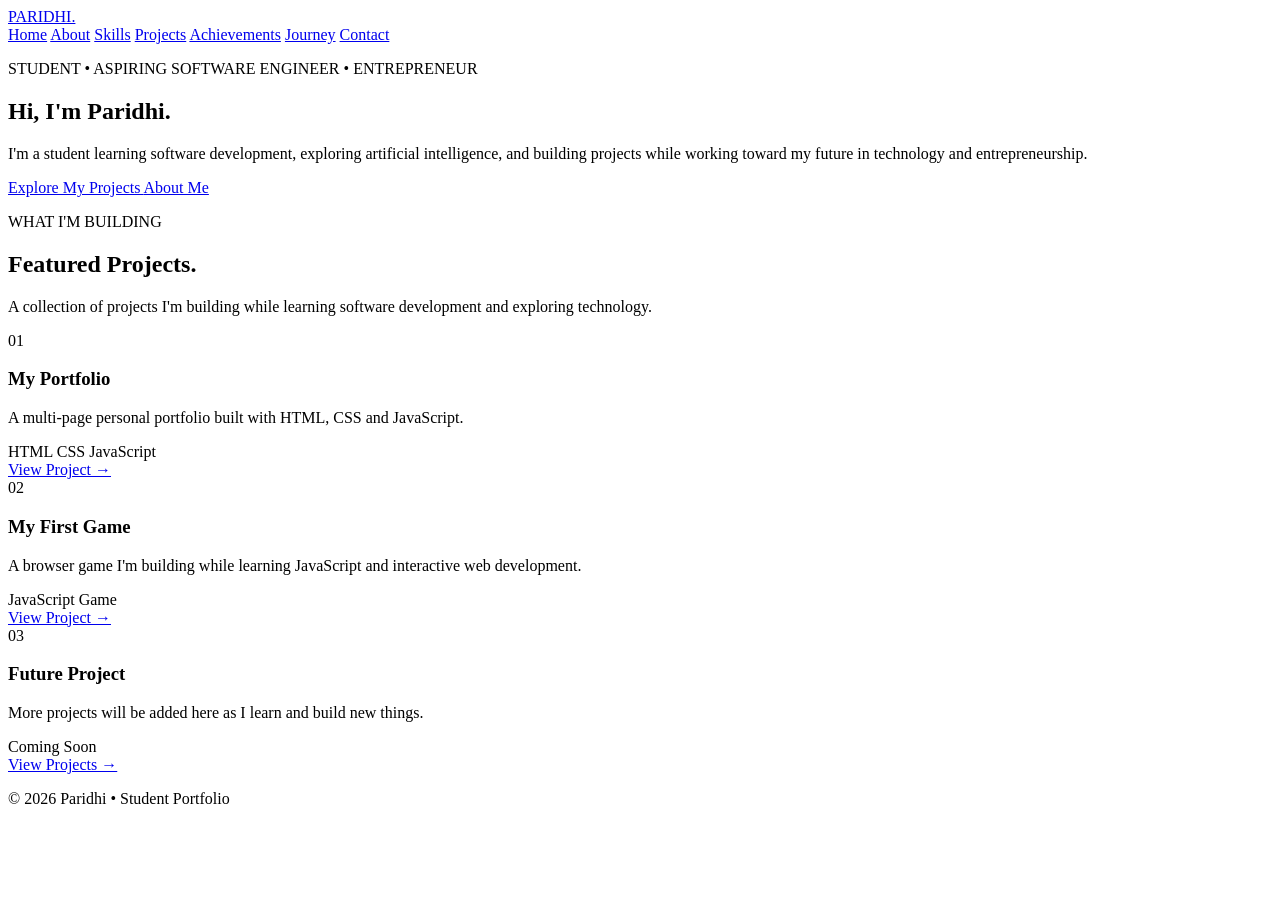
==== index.html @ 1aee1383 "Add files via upload" ====
<!DOCTYPE html>
<html lang="en">
<head>
    <meta charset="UTF-8">
    <meta name="viewport" content="width=device-width, initial-scale=1.0">

    <title>Paridhi | Student Portfolio</title>

    <link rel="stylesheet" href="css/style.css">
</head>

<body>

    <header>
        <nav>
            <a href="index.html" class="logo">PARIDHI.</a>

            <div class="nav-links">
                <a href="index.html">Home</a>
                <a href="about.html">About</a>
                <a href="skills.html">Skills</a>
                <a href="projects.html">Projects</a>
                <a href="achievements.html">Achievements</a>
                <a href="journey.html">Journey</a>
                <a href="contact.html">Contact</a>
            </div>
        </nav>
    </header>

    <main>

        <section class="hero">

            <p class="eyebrow">
                STUDENT • ASPIRING SOFTWARE ENGINEER • ENTREPRENEUR
            </p>

            <h1>
                Hi, I'm <span>Paridhi.</span>
            </h1>

            <p class="hero-text">
                I'm a student learning software development, exploring
                artificial intelligence, and building projects while
                working toward my future in technology and entrepreneurship.
            </p>

            <div class="hero-buttons">
                <a href="projects.html" class="button">
                    Explore My Projects
                </a>

                <a href="about.html" class="button secondary">
                    About Me
                </a>
            </div>

        </section>
<section class="featured-projects">

    <div class="section-heading">
        <p class="eyebrow">WHAT I'M BUILDING</p>
        <h2>Featured Projects<span>.</span></h2>
        <p>
            A collection of projects I'm building while learning
            software development and exploring technology.
        </p>
    </div>

    <div class="project-grid">

        <article class="project-card">
            <div class="project-number">01</div>
            <h3>My Portfolio</h3>
            <p>
                A multi-page personal portfolio built with
                HTML, CSS and JavaScript.
            </p>

            <div class="project-tags">
                <span>HTML</span>
                <span>CSS</span>
                <span>JavaScript</span>
            </div>

            <a href="projects.html">View Project →</a>
        </article>

        <article class="project-card">
            <div class="project-number">02</div>
            <h3>My First Game</h3>
            <p>
                A browser game I'm building while learning
                JavaScript and interactive web development.
            </p>

            <div class="project-tags">
                <span>JavaScript</span>
                <span>Game</span>
            </div>

            <a href="projects.html">View Project →</a>
        </article>

        <article class="project-card">
            <div class="project-number">03</div>
            <h3>Future Project</h3>
            <p>
                More projects will be added here as I learn
                and build new things.
            </p>

            <div class="project-tags">
                <span>Coming Soon</span>
            </div>

            <a href="projects.html">View Projects →</a>
        </article>

    </div>

</section>
    </main>

    <footer>
        <p>© 2026 Paridhi • Student Portfolio</p>
    </footer>

    <script src="js/script.js"></script>

</body>
</html>
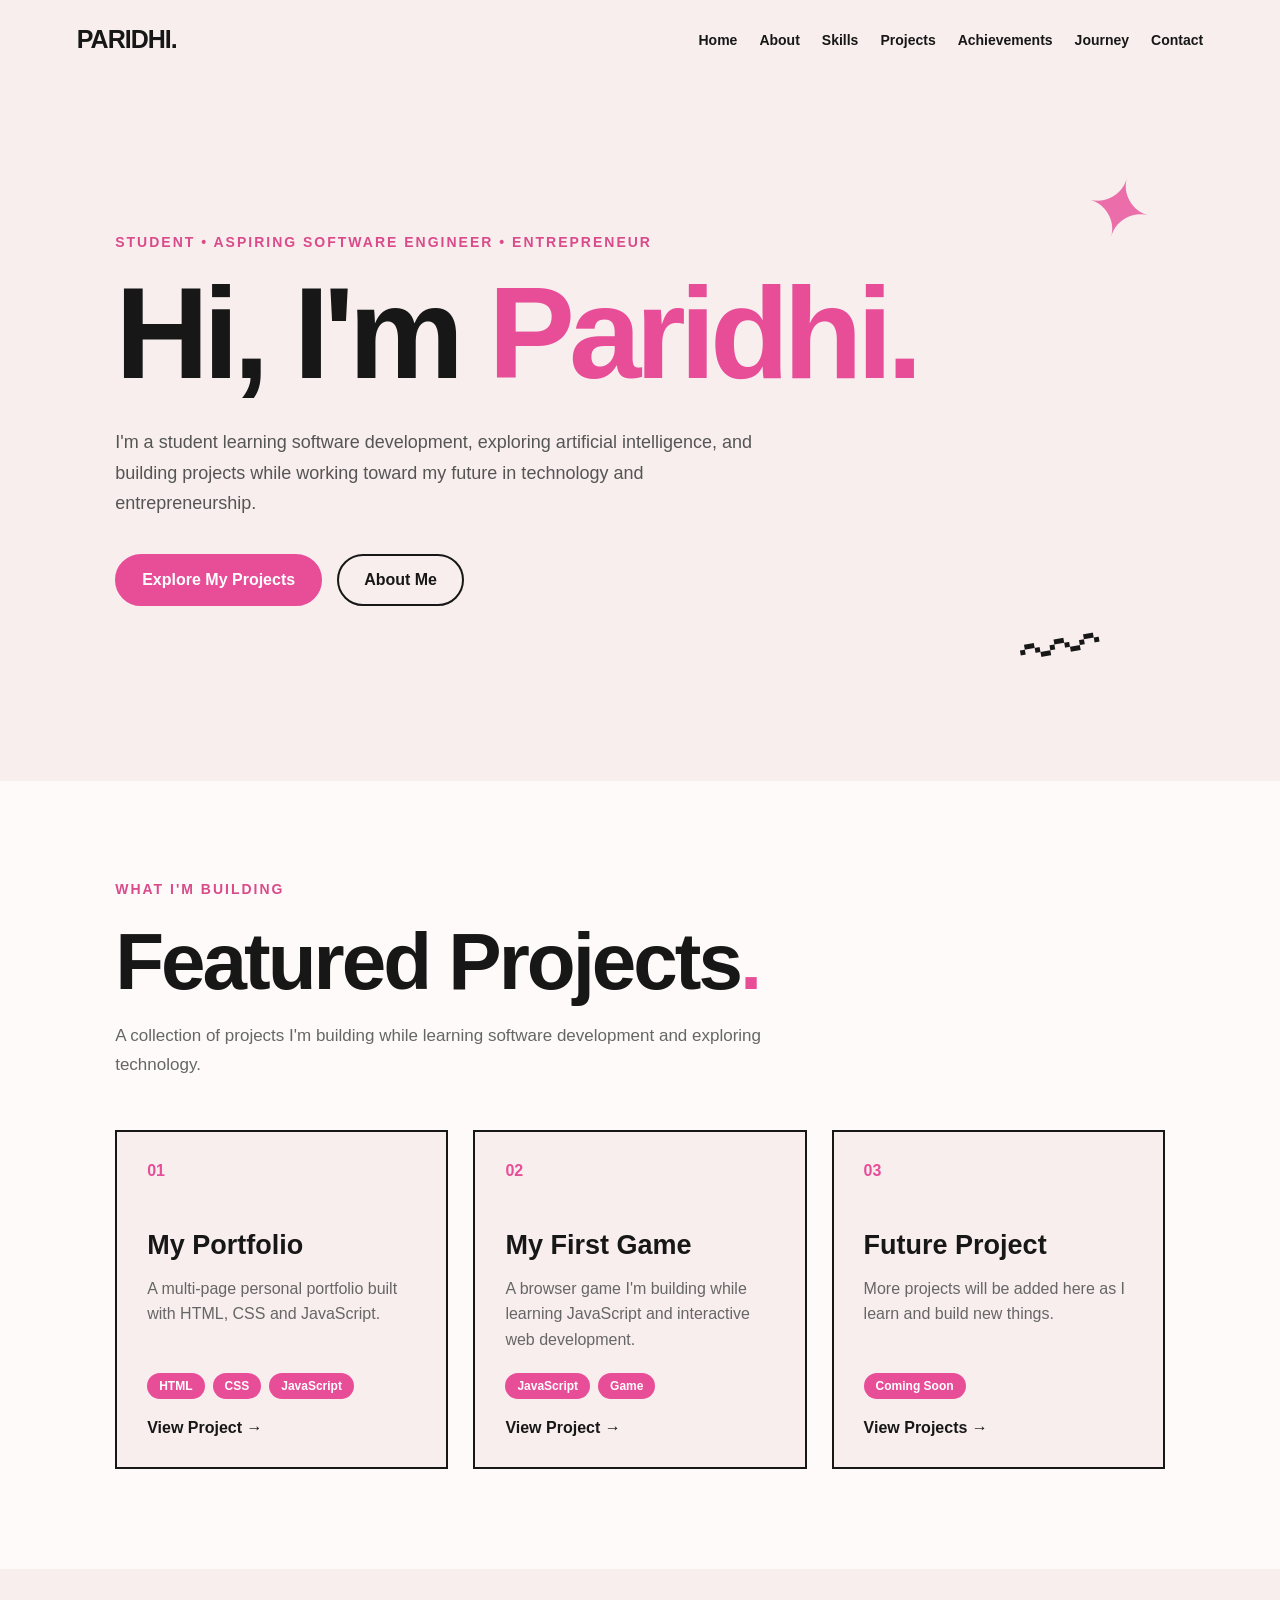
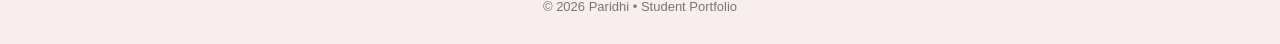
==== commit 3c5ac603: "Fix stylesheet link path in index.html" ====
--- a/index.html
+++ b/index.html
@@ -6,7 +6,7 @@
 
     <title>Paridhi | Student Portfolio</title>
 
-    <link rel="stylesheet" href="css/style.css">
+    <link rel="stylesheet" href="style.css">
 </head>
 
 <body>
--- a/style.css
+++ b/style.css
@@ -0,0 +1,672 @@
+* {
+    margin: 0;
+    padding: 0;
+    box-sizing: border-box;
+}
+
+html {
+    scroll-behavior: smooth;
+}
+
+body {
+    font-family: Arial, sans-serif;
+    background: #f8eeee;
+    color: #171717;
+    min-height: 100vh;
+    overflow-x: hidden;
+}
+
+/* ---------- NAVIGATION ---------- */
+
+header {
+    padding: 25px 6%;
+    position: relative;
+    z-index: 10;
+}
+
+nav {
+    display: flex;
+    justify-content: space-between;
+    align-items: center;
+    gap: 30px;
+}
+
+.logo {
+    color: #171717;
+    text-decoration: none;
+    font-size: 25px;
+    font-weight: 900;
+    letter-spacing: -1px;
+}
+
+.nav-links {
+    display: flex;
+    gap: 22px;
+    flex-wrap: wrap;
+    justify-content: flex-end;
+}
+
+.nav-links a {
+    color: #171717;
+    text-decoration: none;
+    font-size: 14px;
+    font-weight: 600;
+    transition: 0.25s ease;
+}
+
+.nav-links a:hover {
+    color: #e84d98;
+}
+
+/* ---------- HERO ---------- */
+
+.hero {
+    min-height: 78vh;
+    padding: 80px 9% 100px;
+    display: flex;
+    flex-direction: column;
+    justify-content: center;
+    position: relative;
+}
+
+/* Decorative shapes */
+
+.hero::before {
+    content: "✦";
+    position: absolute;
+    top: 12%;
+    right: 10%;
+    font-size: 80px;
+    color: #e84d98;
+    transform: rotate(15deg);
+    opacity: 0.8;
+}
+
+.hero::after {
+    content: "〰";
+    position: absolute;
+    bottom: 12%;
+    right: 14%;
+    font-size: 80px;
+    color: #171717;
+    transform: rotate(-10deg);
+}
+
+/* Small introduction */
+
+.eyebrow {
+    color: #d94c8d;
+    font-size: 13px;
+    font-weight: 800;
+    letter-spacing: 2px;
+    margin-bottom: 25px;
+}
+
+/* Main heading */
+
+.hero h1 {
+    max-width: 1000px;
+    font-size: clamp(60px, 11vw, 130px);
+    line-height: 0.9;
+    letter-spacing: -6px;
+    margin-bottom: 35px;
+}
+
+.hero h1 span {
+    color: #e84d98;
+}
+
+/* Description */
+
+.hero-text {
+    max-width: 650px;
+    font-size: 18px;
+    line-height: 1.7;
+    color: #555;
+    margin-bottom: 35px;
+}
+
+/* ---------- BUTTONS ---------- */
+
+.hero-buttons {
+    display: flex;
+    gap: 15px;
+    flex-wrap: wrap;
+}
+
+.button {
+    display: inline-block;
+    padding: 15px 25px;
+    border-radius: 50px;
+    background: #e84d98;
+    color: white;
+    text-decoration: none;
+    font-weight: 700;
+    border: 2px solid #e84d98;
+    transition: 0.3s ease;
+}
+
+.button:hover {
+    transform: translateY(-5px) rotate(-1deg);
+    box-shadow: 6px 6px 0 #171717;
+}
+
+.button.secondary {
+    background: transparent;
+    color: #171717;
+    border-color: #171717;
+}
+
+.button.secondary:hover {
+    background: #171717;
+    color: white;
+    box-shadow: 6px 6px 0 #e84d98;
+}
+
+/* ---------- FOOTER ---------- */
+
+footer {
+    text-align: center;
+    padding: 30px;
+    font-size: 13px;
+    color: #777;
+}
+
+/* ---------- MOBILE ---------- */
+
+@media (max-width: 800px) {
+
+    header {
+        padding: 20px 6%;
+    }
+
+    nav {
+        align-items: flex-start;
+        flex-direction: column;
+    }
+
+    .nav-links {
+        gap: 12px;
+    }
+
+    .nav-links a {
+        font-size: 12px;
+    }
+
+    .hero {
+        padding: 70px 7%;
+    }
+
+    .hero h1 {
+        font-size: clamp(55px, 16vw, 90px);
+        letter-spacing: -4px;
+    }
+
+    .hero-text {
+        font-size: 16px;
+    }
+
+    .hero::before {
+        top: 20%;
+        right: 5%;
+        font-size: 50px;
+    }
+
+    .hero::after {
+        display: none;
+    }
+}
+/* ---------- FEATURED PROJECTS ---------- */
+
+.featured-projects {
+    padding: 100px 9%;
+    background: #fffafa;
+}
+
+.section-heading {
+    max-width: 700px;
+    margin-bottom: 50px;
+}
+
+.section-heading h2 {
+    font-size: clamp(45px, 7vw, 80px);
+    line-height: 1;
+    letter-spacing: -3px;
+    margin: 10px 0 20px;
+}
+
+.section-heading h2 span {
+    color: #e84d98;
+}
+
+.section-heading > p:last-child {
+    color: #666;
+    line-height: 1.7;
+    font-size: 17px;
+}
+
+.project-grid {
+    display: grid;
+    grid-template-columns: repeat(3, 1fr);
+    gap: 25px;
+}
+
+.project-card {
+    border: 2px solid #171717;
+    padding: 30px;
+    min-height: 330px;
+    display: flex;
+    flex-direction: column;
+    transition: 0.3s ease;
+    background: #f8eeee;
+}
+
+.project-card:hover {
+    transform: translateY(-8px);
+    box-shadow: 8px 8px 0 #e84d98;
+}
+
+.project-number {
+    color: #e84d98;
+    font-weight: 800;
+    margin-bottom: 50px;
+}
+
+.project-card h3 {
+    font-size: 27px;
+    margin-bottom: 15px;
+}
+
+.project-card p {
+    color: #666;
+    line-height: 1.6;
+    margin-bottom: 20px;
+}
+
+.project-tags {
+    display: flex;
+    flex-wrap: wrap;
+    gap: 8px;
+    margin-top: auto;
+    margin-bottom: 20px;
+}
+
+.project-tags span {
+    padding: 6px 12px;
+    border-radius: 20px;
+    background: #e84d98;
+    color: white;
+    font-size: 12px;
+    font-weight: 700;
+}
+
+.project-card a {
+    color: #171717;
+    font-weight: 800;
+    text-decoration: none;
+}
+
+.project-card a:hover {
+    color: #e84d98;
+}
+
+/* Mobile projects */
+
+@media (max-width: 900px) {
+    .project-grid {
+        grid-template-columns: 1fr;
+    }
+
+    .featured-projects {
+        padding: 70px 7%;
+    }
+}
+/* ---------- PROJECTS PAGE ---------- */
+
+.page-hero {
+    padding: 90px 9% 70px;
+    position: relative;
+}
+
+.page-hero h1 {
+    font-size: clamp(65px, 10vw, 120px);
+    line-height: 0.9;
+    letter-spacing: -5px;
+    margin: 20px 0 30px;
+}
+
+.page-hero h1 span {
+    color: #e84d98;
+}
+
+.page-hero > p:last-child {
+    max-width: 650px;
+    color: #666;
+    font-size: 18px;
+    line-height: 1.7;
+}
+
+.all-projects {
+    padding: 20px 9% 100px;
+    display: flex;
+    flex-direction: column;
+    gap: 30px;
+}
+
+.big-project-card {
+    background: #fffafa;
+    border: 2px solid #171717;
+    padding: 40px;
+    display: grid;
+    grid-template-columns: 100px 1fr;
+    gap: 30px;
+    transition: 0.3s ease;
+}
+
+.big-project-card:hover {
+    transform: translateX(8px);
+    box-shadow: 8px 8px 0 #e84d98;
+}
+
+.big-project-card .project-number {
+    font-size: 25px;
+    color: #e84d98;
+    font-weight: 900;
+}
+
+.project-type {
+    color: #d94c8d;
+    font-size: 12px;
+    font-weight: 800;
+    letter-spacing: 2px;
+    margin-bottom: 12px;
+}
+
+.big-project-card h2 {
+    font-size: clamp(35px, 5vw, 60px);
+    letter-spacing: -2px;
+    margin-bottom: 15px;
+}
+
+.big-project-card > div:last-child > p:not(.project-type) {
+    max-width: 700px;
+    color: #666;
+    line-height: 1.7;
+    margin-bottom: 20px;
+}
+
+.project-links {
+    display: flex;
+    gap: 25px;
+    margin-top: 25px;
+}
+
+.project-links a {
+    color: #171717;
+    font-weight: 800;
+    text-decoration: none;
+}
+
+.project-links a:hover {
+    color: #e84d98;
+}
+
+/* ---------- PROJECTS MOBILE ---------- */
+
+@media (max-width: 700px) {
+
+    .page-hero {
+        padding: 60px 7% 50px;
+    }
+
+    .page-hero h1 {
+        font-size: 65px;
+        letter-spacing: -4px;
+    }
+
+    .all-projects {
+        padding: 10px 7% 70px;
+    }
+
+    .big-project-card {
+        grid-template-columns: 1fr;
+        padding: 25px;
+        gap: 10px;
+    }
+
+    .big-project-card .project-number {
+        margin-bottom: 20px;
+    }
+
+    .project-links {
+        flex-direction: column;
+        gap: 12px;
+    }
+}
+/* ---------- ABOUT PAGE ---------- */
+
+.about-content {
+    padding: 70px 9% 100px;
+    display: grid;
+    grid-template-columns: 0.8fr 1.2fr;
+    gap: 80px;
+    background: #fffafa;
+}
+
+.about-label {
+    color: #e84d98;
+    font-size: 12px;
+    font-weight: 800;
+    letter-spacing: 2px;
+    margin-bottom: 20px;
+}
+
+.about-intro h2 {
+    font-size: clamp(45px, 6vw, 75px);
+    line-height: 0.95;
+    letter-spacing: -3px;
+}
+
+.about-text {
+    max-width: 650px;
+}
+
+.about-text p {
+    color: #555;
+    font-size: 18px;
+    line-height: 1.8;
+    margin-bottom: 25px;
+}
+
+.about-values {
+    padding: 90px 9%;
+    display: grid;
+    grid-template-columns: repeat(3, 1fr);
+    gap: 25px;
+}
+
+.value-card {
+    border: 2px solid #171717;
+    padding: 35px;
+    background: #f8eeee;
+    transition: 0.3s ease;
+}
+
+.value-card:hover {
+    transform: translateY(-8px);
+    box-shadow: 8px 8px 0 #e84d98;
+}
+
+.value-card span {
+    color: #e84d98;
+    font-weight: 900;
+    font-size: 14px;
+}
+
+.value-card h3 {
+    font-size: 30px;
+    margin: 45px 0 15px;
+}
+
+.value-card p {
+    color: #666;
+    line-height: 1.6;
+}
+
+/* ---------- ABOUT MOBILE ---------- */
+
+@media (max-width: 800px) {
+
+    .about-content {
+        grid-template-columns: 1fr;
+        gap: 40px;
+        padding: 60px 7%;
+    }
+
+    .about-values {
+        grid-template-columns: 1fr;
+        padding: 60px 7%;
+    }
+
+    .about-text p {
+        font-size: 16px;
+    }
+}
+/* ---------- SKILLS PAGE ---------- */
+
+.skills-section {
+    padding: 50px 9% 100px;
+    background: #fffafa;
+}
+
+.skill-category {
+    padding: 55px 0;
+    border-top: 2px solid #171717;
+}
+
+.skill-label {
+    color: #e84d98;
+    font-size: 12px;
+    font-weight: 800;
+    letter-spacing: 2px;
+    margin-bottom: 20px;
+}
+
+.skill-category h2 {
+    font-size: clamp(35px, 5vw, 60px);
+    letter-spacing: -2px;
+    margin-bottom: 35px;
+}
+
+.skill-list {
+    display: grid;
+    grid-template-columns: repeat(2, 1fr);
+    gap: 15px;
+}
+
+.skill-item {
+    padding: 22px 25px;
+    border: 2px solid #171717;
+    display: flex;
+    justify-content: space-between;
+    align-items: center;
+    background: #f8eeee;
+    transition: 0.3s ease;
+}
+
+.skill-item:hover {
+    transform: translateX(8px);
+    box-shadow: 6px 6px 0 #e84d98;
+}
+
+.skill-item span {
+    font-size: 18px;
+    font-weight: 700;
+}
+
+.skill-item small {
+    color: #e84d98;
+    font-weight: 700;
+    font-size: 12px;
+    text-transform: uppercase;
+}
+
+/* ---------- SKILLS MOBILE ---------- */
+
+@media (max-width: 700px) {
+
+    .skills-section {
+        padding: 30px 7% 70px;
+    }
+
+    .skill-list {
+        grid-template-columns: 1fr;
+    }
+
+    .skill-item {
+        padding: 18px;
+    }
+}
+/* Achievements Page */
+
+.page {
+    padding: 90px 8%;
+}
+
+.eyebrow {
+    color: #d94b8a;
+    font-weight: 600;
+    letter-spacing: 2px;
+    font-size: 14px;
+}
+
+.page h1 {
+    font-size: 64px;
+    line-height: 1;
+    margin: 25px 0;
+}
+
+.page h1 span {
+    color: #e34b91;
+}
+
+.intro {
+    max-width: 650px;
+    font-size: 18px;
+    line-height: 1.7;
+    color: #555;
+    margin-bottom: 60px;
+}
+
+.achievements {
+    display: grid;
+    gap: 25px;
+}
+
+.achievement-card {
+    border-top: 1px solid #ddd;
+    padding: 30px 0;
+}
+
+.number {
+    color: #e34b91;
+    font-size: 14px;
+    font-weight: 600;
+}
+
+.category {
+    font-size: 13px;
+    letter-spacing: 1.5px;
+    margin-top: 15px;
+}
+
+.achievement-card h2 {
+    font-size: 28px;
+    margin: 10px 0;
+}
+
+.achievement-card p:last-child {
+    color: #666;
+    font-size: 16px;
+    line-height: 1.6;
+}
